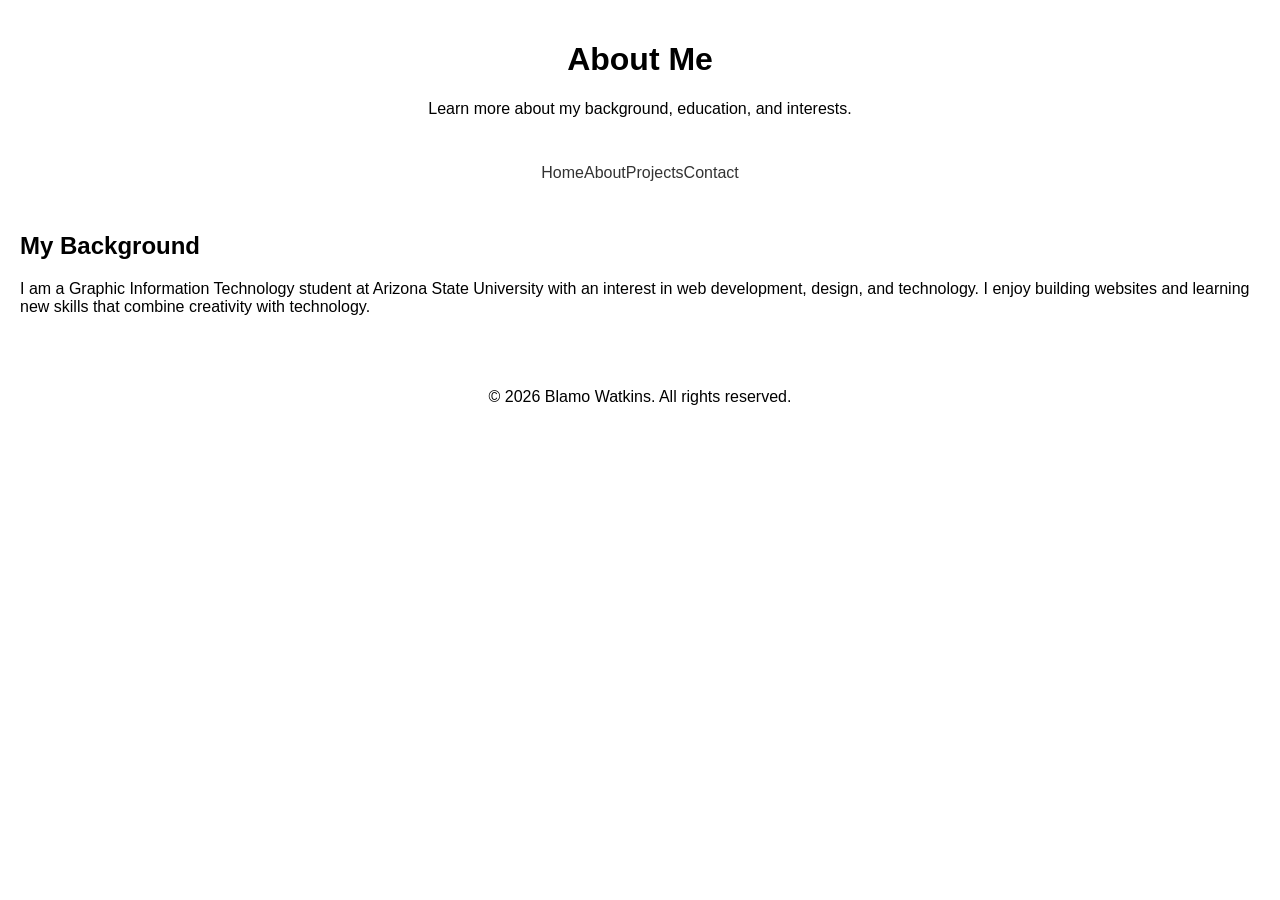
==== about.html @ e4f5a58c "Create portfolio website structure and styles" ====
<!DOCTYPE html>
<html lang="en">
<head>
    <meta charset="UTF-8">
    <meta name="viewport" content="width=device-width, initial-scale=1.0">
    <title>About | Blamo Watkins</title>
    <link rel="stylesheet" href="styles.css">
</head>
<body>
  <header>
    <h1>About Me</h1>
    <p>Learn more about my background, education, and interests.</p>
  </header>

<nav>
    <ul>
        <li><a href="index.html">Home</a></li>
        <li><a href="about.html">About</a></li>
        <li><a href="projects.html">Projects</a></li>
        <li><a href="contact.html">Contact</a></li>
    </ul>
</nav>

<main>
    <h2>My Background</h2>
    <p>I am a Graphic Information Technology student at Arizona State University with an interest in web development, design, and technology. I enjoy building websites and learning new skills that combine creativity with technology.</p>
</main>
<footer>
    <p>&copy; 2026 Blamo Watkins. All rights reserved.</p>
</footer>
</body>
</html>
---- styles.css ----
/* Author: Blamo Watkins */
body {
    font-family: Arial, sans-serif;
    margin: 0;
    padding: 0;
}

main {
    padding: 20px;
}

nav ul {
    list-style-type: none;
    margin: 0;
    padding: 0;
}

nav ul li {
    margin: 10px 0;
}

nav ul li a {
    text-decoration: none;
    color: #333;
}

header {
    padding: 20px;
    text-align: center;
}

footer {
    padding: 20px;
    text-align: center;
}

@media (min-width: 768px) {
    nav ul {
    display: flex;
    justify-content: center;
  }
}
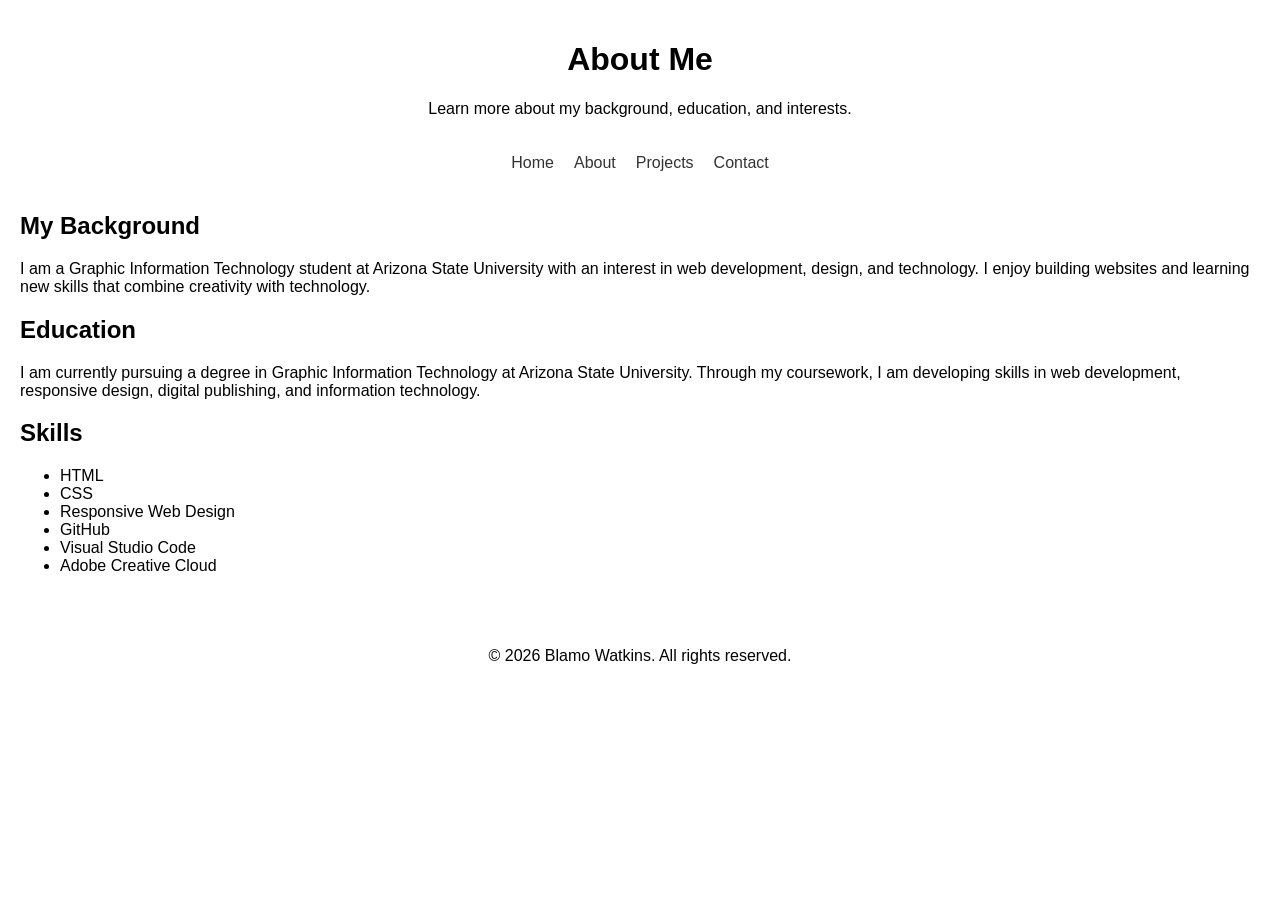
==== commit e7db57a2: "Add about skills and featured projects" ====
--- a/about.html
+++ b/about.html
@@ -24,6 +24,17 @@
 <main>
     <h2>My Background</h2>
     <p>I am a Graphic Information Technology student at Arizona State University with an interest in web development, design, and technology. I enjoy building websites and learning new skills that combine creativity with technology.</p>
+    <h2>Education</h2>
+    <p>I am currently pursuing a degree in Graphic Information Technology at Arizona State University. Through my coursework, I am developing skills in web development, responsive design, digital publishing, and information technology.</p>
+    <h2>Skills</h2>
+  <ul>
+    <li>HTML</li>
+    <li>CSS</li>
+    <li>Responsive Web Design</li>
+    <li>GitHub</li>
+    <li>Visual Studio Code</li>
+    <li>Adobe Creative Cloud</li>
+  </ul>
 </main>
 <footer>
     <p>&copy; 2026 Blamo Watkins. All rights reserved.</p>
--- a/styles.css
+++ b/styles.css
@@ -39,5 +39,8 @@
     display: flex;
     justify-content: center;
   }
+  nav ul li {
+    margin: 0 10px;
+  }
 }
 
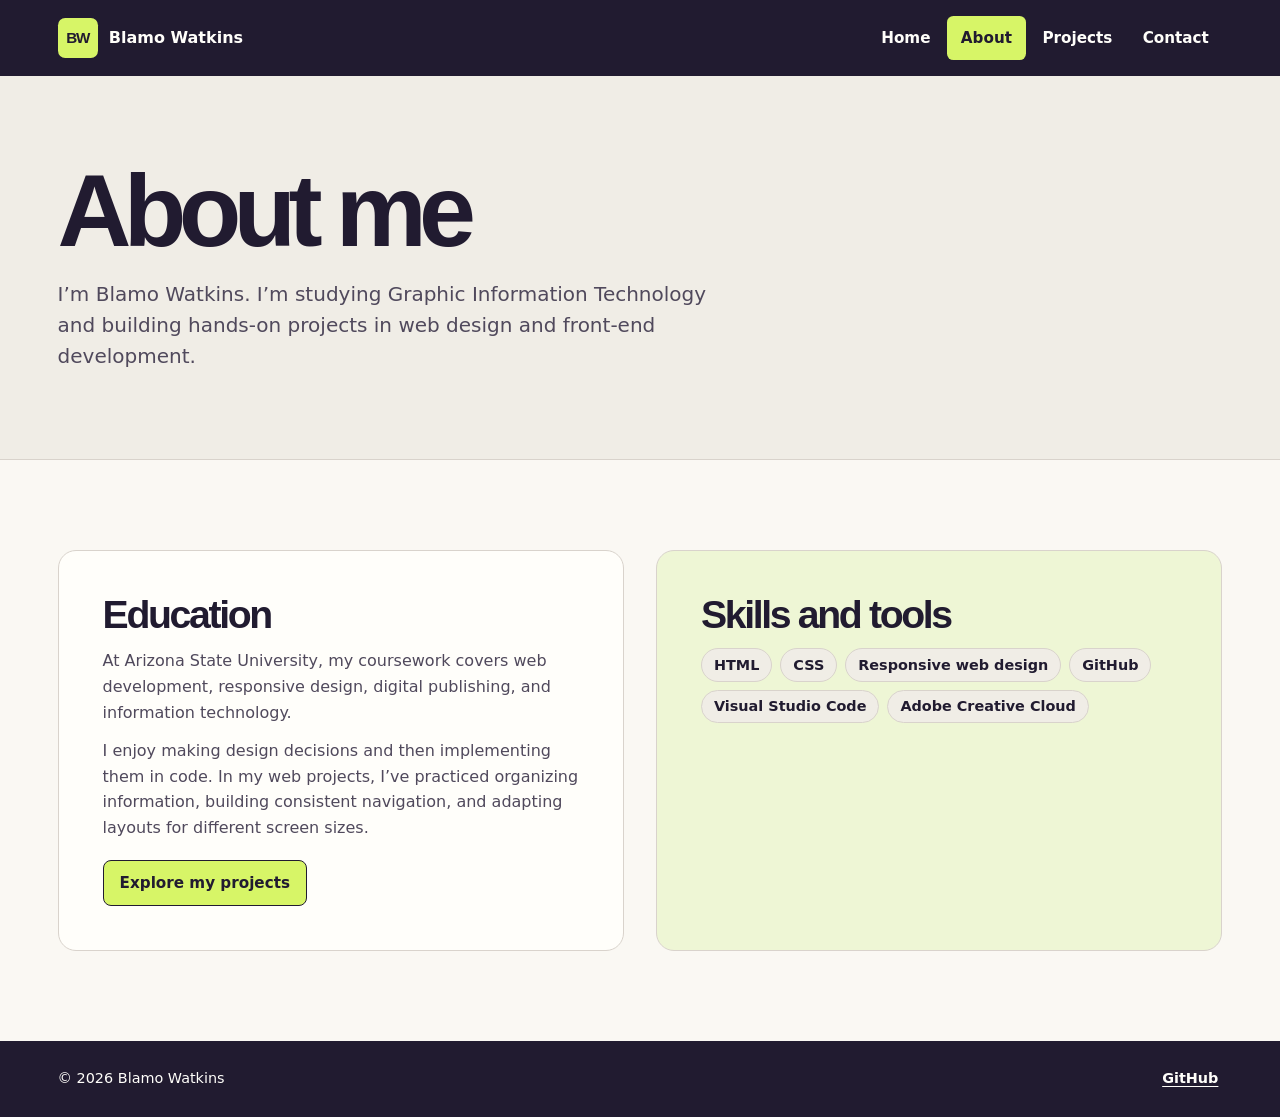
==== commit 59c2ee12: "Redesign portfolio and showcase coursework projects" ====
--- a/about.html
+++ b/about.html
@@ -1,43 +1,71 @@
-<!DOCTYPE html>
+<!doctype html>
 <html lang="en">
 <head>
-    <meta charset="UTF-8">
-    <meta name="viewport" content="width=device-width, initial-scale=1.0">
+    <meta charset="utf-8">
+    <meta name="viewport" content="width=device-width, initial-scale=1">
+    <meta name="description" content="Meet Blamo Watkins, a Graphic Information Technology student at Arizona State University focused on web design and front-end development.">
+    <meta name="theme-color" content="#211b30">
     <title>About | Blamo Watkins</title>
+    <link rel="icon" href="favicon.svg" type="image/svg+xml">
     <link rel="stylesheet" href="styles.css">
 </head>
 <body>
-  <header>
-    <h1>About Me</h1>
-    <p>Learn more about my background, education, and interests.</p>
-  </header>
+    <a class="skip-link" href="#main-content">Skip to content</a>
 
-<nav>
-    <ul>
-        <li><a href="index.html">Home</a></li>
-        <li><a href="about.html">About</a></li>
-        <li><a href="projects.html">Projects</a></li>
-        <li><a href="contact.html">Contact</a></li>
-    </ul>
-</nav>
+    <header class="site-header">
+        <div class="shell header-inner">
+            <a class="wordmark" href="index.html">
+                <span class="brand-mark" aria-hidden="true">BW</span>
+                <span>Blamo Watkins</span>
+            </a>
+            <nav class="site-nav" aria-label="Main navigation">
+                <ul>
+                    <li><a href="index.html">Home</a></li>
+                    <li><a href="about.html" aria-current="page">About</a></li>
+                    <li><a href="projects.html">Projects</a></li>
+                    <li><a href="contact.html">Contact</a></li>
+                </ul>
+            </nav>
+        </div>
+    </header>
 
-<main>
-    <h2>My Background</h2>
-    <p>I am a Graphic Information Technology student at Arizona State University with an interest in web development, design, and technology. I enjoy building websites and learning new skills that combine creativity with technology.</p>
-    <h2>Education</h2>
-    <p>I am currently pursuing a degree in Graphic Information Technology at Arizona State University. Through my coursework, I am developing skills in web development, responsive design, digital publishing, and information technology.</p>
-    <h2>Skills</h2>
-  <ul>
-    <li>HTML</li>
-    <li>CSS</li>
-    <li>Responsive Web Design</li>
-    <li>GitHub</li>
-    <li>Visual Studio Code</li>
-    <li>Adobe Creative Cloud</li>
-  </ul>
-</main>
-<footer>
-    <p>&copy; 2026 Blamo Watkins. All rights reserved.</p>
-</footer>
+    <main id="main-content" tabindex="-1">
+        <section class="page-intro">
+            <div class="shell">
+                <h1>About me</h1>
+                <p class="lede">I’m Blamo Watkins. I’m studying Graphic Information Technology and building hands-on projects in web design and front-end development.</p>
+            </div>
+        </section>
+
+        <section class="section" aria-label="Education and skills">
+            <div class="shell about-grid">
+                <div class="content-panel">
+                    <h2>Education</h2>
+                    <p>At Arizona State University, my coursework covers web development, responsive design, digital publishing, and information technology.</p>
+                    <p>I enjoy making design decisions and then implementing them in code. In my web projects, I’ve practiced organizing information, building consistent navigation, and adapting layouts for different screen sizes.</p>
+                    <a class="button button-primary" href="projects.html">Explore my projects</a>
+                </div>
+
+                <div class="content-panel">
+                    <h2>Skills and tools</h2>
+                    <ul class="tag-list" role="list">
+                        <li>HTML</li>
+                        <li>CSS</li>
+                        <li>Responsive web design</li>
+                        <li>GitHub</li>
+                        <li>Visual Studio Code</li>
+                        <li>Adobe Creative Cloud</li>
+                    </ul>
+                </div>
+            </div>
+        </section>
+    </main>
+
+    <footer class="site-footer">
+        <div class="shell footer-inner">
+            <small>© 2026 Blamo Watkins</small>
+            <a href="https://github.com/blamowatkins">GitHub</a>
+        </div>
+    </footer>
 </body>
-</html>+</html>
--- a/styles.css
+++ b/styles.css
@@ -1,46 +1,399 @@
-/* Author: Blamo Watkins */
+/* Portfolio design system */
+:root {
+  color-scheme: light;
+  --ink: #211b30;
+  --ink-muted: #50495c;
+  --paper: #faf8f3;
+  --white: #fffefa;
+  --work: #f0ede6;
+  --line: #d9d3cc;
+  --accent: #d7f567;
+  --accent-hover: #ecffa2;
+  --focus: #603bbb;
+  --radius: 1.125rem;
+  --shell: 73rem;
+  --gutter: clamp(1.25rem, 4.5vw, 4rem);
+  --section-space: clamp(3.5rem, 7vw, 6.5rem);
+  font-family: "Segoe UI", system-ui, sans-serif;
+  background: var(--paper);
+  color: var(--ink);
+}
+
+*, *::before, *::after { box-sizing: border-box; }
+
 body {
-    font-family: Arial, sans-serif;
-    margin: 0;
-    padding: 0;
-}
-
-main {
-    padding: 20px;
-}
-
-nav ul {
-    list-style-type: none;
-    margin: 0;
-    padding: 0;
-}
-
-nav ul li {
-    margin: 10px 0;
-}
-
-nav ul li a {
-    text-decoration: none;
-    color: #333;
-}
-
-header {
-    padding: 20px;
-    text-align: center;
-}
-
-footer {
-    padding: 20px;
-    text-align: center;
-}
-
-@media (min-width: 768px) {
-    nav ul {
-    display: flex;
-    justify-content: center;
+  display: grid;
+  grid-template-rows: auto 1fr auto;
+  min-height: 100vh;
+  margin: 0;
+  line-height: 1.6;
+}
+
+h1, h2, h3, p { margin: 0; }
+
+h1, h2, h3 {
+  font-family: Arial, Helvetica, sans-serif;
+  font-weight: 800;
+  text-wrap: balance;
+}
+
+h1 { font-size: clamp(3rem, 8vw, 6.5rem); line-height: .94; letter-spacing: -.075em; }
+h2 { font-size: clamp(2rem, 4.25vw, 3.75rem); line-height: 1.02; letter-spacing: -.06em; }
+h3 { font-size: 1.35rem; line-height: 1.15; letter-spacing: -.035em; }
+
+a { color: inherit; text-underline-offset: .2em; }
+img { display: block; max-width: 100%; }
+
+:focus-visible {
+  outline: 3px solid var(--focus);
+  outline-offset: 3px;
+}
+
+.shell { width: min(var(--shell), 100% - var(--gutter) * 2); margin-inline: auto; }
+.section { padding-block: var(--section-space); }
+
+.skip-link {
+  position: absolute;
+  z-index: 10;
+  top: .75rem;
+  left: .75rem;
+  padding: .7rem 1rem;
+  transform: translateY(calc(-100% - 1rem));
+  border-radius: .5rem;
+  background: var(--accent);
+  color: var(--ink);
+  font-weight: 700;
+}
+
+.skip-link:focus { transform: translateY(0); }
+
+.site-header {
+  color: var(--white);
+  background: var(--ink);
+}
+
+.header-inner {
+  display: flex;
+  justify-content: space-between;
+  align-items: center;
+  flex-wrap: wrap;
+  gap: .5rem 2rem;
+  min-height: 4.75rem;
+  padding-block: .65rem;
+}
+
+.wordmark {
+  display: inline-flex;
+  align-items: center;
+  gap: .7rem;
+  font-weight: 700;
+  text-decoration: none;
+  white-space: nowrap;
+}
+
+.brand-mark {
+  display: grid;
+  place-items: center;
+  width: 2.5rem;
+  aspect-ratio: 1;
+  border-radius: .45rem;
+  background: var(--accent);
+  color: var(--ink);
+  font-family: Arial, Helvetica, sans-serif;
+  font-size: .95rem;
+  letter-spacing: -.09em;
+  font-weight: 800;
+}
+
+.site-nav ul {
+  display: flex;
+  align-items: center;
+  flex-wrap: wrap;
+  gap: .2rem;
+  margin: 0;
+  padding: 0;
+  list-style: none;
+}
+
+.site-nav a {
+  display: grid;
+  place-items: center;
+  min-height: 2.75rem;
+  padding: .4rem .85rem;
+  border-radius: .4rem;
+  color: var(--white);
+  font-size: .95rem;
+  font-weight: 600;
+  text-decoration: none;
+}
+
+.site-nav a:hover { background: #3a314b; }
+.site-nav a[aria-current="page"] { background: var(--accent); color: var(--ink); }
+.site-header :focus-visible, .site-footer :focus-visible { outline-color: var(--accent); }
+
+.home-hero { padding-block: clamp(3.25rem, 7.4vw, 7rem); }
+
+.hero-grid {
+  display: grid;
+  grid-template-columns: minmax(0, 1.14fr) minmax(0, 1fr);
+  align-items: center;
+  gap: clamp(2rem, 7vw, 7rem);
+}
+
+.hero-copy h1 { max-width: 9ch; }
+.hero-copy .lede { margin-top: 1.5rem; max-width: 43ch; }
+
+.eyebrow {
+  color: var(--ink-muted);
+  font-size: .875rem;
+  font-weight: 750;
+  line-height: 1.45;
+  letter-spacing: .1em;
+  text-transform: uppercase;
+}
+
+.hero-copy .eyebrow { margin-bottom: 1.125rem; }
+
+.lede { color: var(--ink-muted); font-size: clamp(1.05rem, 2.2vw, 1.25rem); line-height: 1.55; }
+
+.actions { display: flex; flex-wrap: wrap; gap: .65rem; margin-top: 1.75rem; }
+
+.button {
+  display: inline-flex;
+  align-items: center;
+  justify-content: center;
+  width: fit-content;
+  max-width: 100%;
+  min-height: 2.875rem;
+  padding: .65rem 1rem;
+  border: 1px solid var(--ink);
+  border-radius: .5rem;
+  color: var(--ink);
+  font-weight: 700;
+  font-size: .95rem;
+  line-height: 1.3;
+  text-align: center;
+  text-decoration: none;
+}
+
+.button-primary { background: var(--accent); }
+.button-primary:hover { background: var(--accent-hover); }
+.button-secondary { background: transparent; }
+.button-secondary:hover { background: var(--ink); color: var(--white); }
+
+.hero-art {
+  display: grid;
+  position: relative;
+  isolation: isolate;
+  place-items: center;
+  overflow: hidden;
+  aspect-ratio: 1.12;
+  border: 1px solid var(--ink);
+  border-radius: var(--radius);
+  background-color: var(--accent);
+  background-image: linear-gradient(to right, #211b301a 1px, transparent 1px), linear-gradient(to bottom, #211b301a 1px, transparent 1px);
+  background-position: center;
+  background-size: 1.5rem 1.5rem;
+  container-type: inline-size;
+}
+
+.hero-frame {
+  position: absolute;
+  z-index: -1;
+  inset: 24% 16% 23% 15%;
+  border: 1px solid var(--ink);
+  border-radius: .25rem;
+  transform: rotate(-9deg);
+  background-color: var(--accent);
+}
+
+.hero-frame-offset {
+  inset: 19% 12% 28% 19%;
+  transform: rotate(7deg);
+  background-color: transparent;
+}
+
+.hero-initials {
+  margin-inline-end: .085em;
+  font-family: Arial, Helvetica, sans-serif;
+  font-size: clamp(5rem, 12vw, 10rem);
+  font-size: clamp(4rem, 34cqw, 11rem);
+  font-weight: 900;
+  letter-spacing: -.115em;
+  line-height: .8;
+}
+
+.hero-cursor {
+  position: absolute;
+  right: 12%;
+  bottom: 16%;
+  width: clamp(1.5rem, 6.7cqw, 2.4rem);
+  aspect-ratio: .8;
+  background: var(--ink);
+  clip-path: polygon(0 0, 100% 69%, 61% 71%, 77% 94%, 59% 100%, 44% 77%, 19% 100%);
+  transform: rotate(-10deg);
+}
+
+.work-section { background: var(--work); border-block: 1px solid var(--line); }
+
+.section-heading {
+  display: flex;
+  align-items: baseline;
+  justify-content: space-between;
+  flex-wrap: wrap;
+  gap: .65rem 1rem;
+  margin-bottom: clamp(1.5rem, 3.5vw, 2.75rem);
+}
+
+.text-link { font-weight: 700; }
+.text-link:hover { color: var(--focus); }
+
+.project-grid, .about-grid, .contact-grid {
+  display: grid;
+  grid-template-columns: repeat(2, minmax(0, 1fr));
+  gap: clamp(1rem, 3.2vw, 2rem);
+}
+
+.project-card, .case-study, .content-panel, .contact-card {
+  background: var(--white);
+  border: 1px solid var(--line);
+  border-radius: var(--radius);
+}
+
+.project-card { position: relative; }
+
+.project-visual {
+  display: block;
+  padding: clamp(.7rem, 2vw, 1.25rem);
+  border-radius: calc(var(--radius) - 1px) calc(var(--radius) - 1px) 0 0;
+  border-bottom: 1px solid var(--line);
+}
+
+.detailing-visual { background: #cfd8e6; }
+.makerspace-visual { background: #ead6c8; }
+
+.project-visual img {
+  width: 100%;
+  height: auto;
+  aspect-ratio: 16 / 10;
+  object-fit: cover;
+  object-position: top;
+  border: 1px solid #211b3033;
+  border-radius: .5rem;
+  box-shadow: 0 .45rem 1rem #211b301a;
+}
+
+.project-copy { padding: clamp(1.2rem, 3vw, 2rem); }
+.project-copy h3 { margin: .3rem 0 .55rem; font-size: clamp(1.5rem, 3vw, 2.125rem); }
+.project-copy h3 a { text-decoration: none; }
+.project-copy h3 a::after { position: absolute; inset: 0; border-radius: var(--radius); content: ""; }
+.project-card:hover h3 a { text-decoration: underline; }
+.project-copy p:not(.eyebrow), .case-copy p:not(.eyebrow), .focus-grid p, .content-panel p, .contact-card p { color: var(--ink-muted); }
+
+.focus-grid {
+  display: grid;
+  grid-template-columns: minmax(0, 1.15fr) minmax(0, 1fr);
+  align-items: center;
+  gap: 1.5rem clamp(2rem, 7vw, 6rem);
+}
+
+.focus-grid p { margin-top: .85rem; max-width: 55ch; }
+
+.tag-list {
+  display: flex;
+  align-items: flex-start;
+  flex-wrap: wrap;
+  gap: .5rem;
+  margin: 0;
+  padding: 0;
+  list-style: none;
+}
+
+.tag-list li {
+  padding: .35rem .75rem;
+  border: 1px solid var(--line);
+  border-radius: 2rem;
+  background: var(--work);
+  font-size: .9rem;
+  font-weight: 650;
+  line-height: 1.4;
+}
+
+.page-intro {
+  padding-block: clamp(2.75rem, 6.8vw, 6rem);
+  border-bottom: 1px solid var(--line);
+  background: var(--work);
+}
+
+.page-intro .lede { max-width: 53ch; margin-top: 1.25rem; }
+
+.case-section { padding-top: clamp(2rem, 5vw, 4.5rem); }
+.case-list { display: grid; gap: clamp(1.5rem, 4vw, 3rem); }
+
+.case-study {
+  display: grid;
+  grid-template-columns: minmax(0, 1fr) minmax(0, 1fr);
+  scroll-margin-top: 1.25rem;
+}
+
+.case-study .project-visual {
+  display: grid;
+  align-content: center;
+  padding: clamp(1rem, 3vw, 2.5rem);
+  border-radius: calc(var(--radius) - 1px) 0 0 calc(var(--radius) - 1px);
+  border-right: 1px solid var(--line);
+  border-bottom: 0;
+}
+
+.case-study .project-visual img { aspect-ratio: auto; }
+.case-copy { padding: clamp(1.25rem, 4vw, 3rem); }
+.case-copy h2 { margin: .4rem 0 .85rem; font-size: clamp(2rem, 4vw, 3.3rem); }
+.case-copy h3 { margin: 1.35rem 0 .35rem; }
+.case-copy .tag-list { margin-top: 1rem; }
+.case-copy .actions { margin-top: 1.25rem; }
+
+.content-panel, .contact-card { padding: clamp(1.5rem, 4vw, 2.75rem); }
+.content-panel h2, .contact-card h2 { margin-bottom: .85rem; font-size: clamp(1.65rem, 3.25vw, 2.45rem); }
+.content-panel p + p { margin-top: .8rem; }
+.content-panel .button, .contact-card .button { margin-top: 1.25rem; }
+.about-grid .content-panel:last-child { background: #eef6d5; }
+.contact-card { display: flex; flex-direction: column; align-items: flex-start; gap: .25rem; }
+.contact-card p { flex-grow: 1; }
+
+.site-footer { background: var(--ink); color: var(--white); }
+
+.footer-inner {
+  display: flex;
+  justify-content: space-between;
+  align-items: center;
+  flex-wrap: wrap;
+  gap: .5rem 1rem;
+  padding-block: 1.1rem;
+}
+
+.footer-inner small, .footer-inner a { font-size: .9rem; }
+.footer-inner a { padding: .55rem .25rem; font-weight: 700; }
+.footer-inner a:hover { color: var(--accent); }
+
+@media (max-width: 49rem) {
+  .case-study { grid-template-columns: minmax(0, 1fr); }
+  .case-study .project-visual {
+    border-radius: calc(var(--radius) - 1px) calc(var(--radius) - 1px) 0 0;
+    border-right: 0;
+    border-bottom: 1px solid var(--line);
   }
-  nav ul li {
-    margin: 0 10px;
-  }
-}
-
+}
+
+@media (max-width: 40rem) {
+  .hero-grid, .project-grid, .focus-grid, .about-grid, .contact-grid { grid-template-columns: minmax(0, 1fr); }
+  .hero-copy h1 { max-width: none; font-size: clamp(3.1rem, 13vw, 5.35rem); text-wrap: initial; }
+  .hero-art { width: min(100%, 27rem); aspect-ratio: 1.6; }
+  .hero-initials { font-size: clamp(4rem, 29cqw, 8rem); }
+}
+
+@media (max-width: 34rem) {
+  .header-inner { align-items: flex-start; flex-direction: column; gap: .55rem; }
+  .site-nav { width: 100%; }
+  .site-nav ul { display: grid; grid-template-columns: repeat(4, minmax(0, 1fr)); }
+  .site-nav a { padding-inline: .2rem; font-size: .875rem; }
+}
